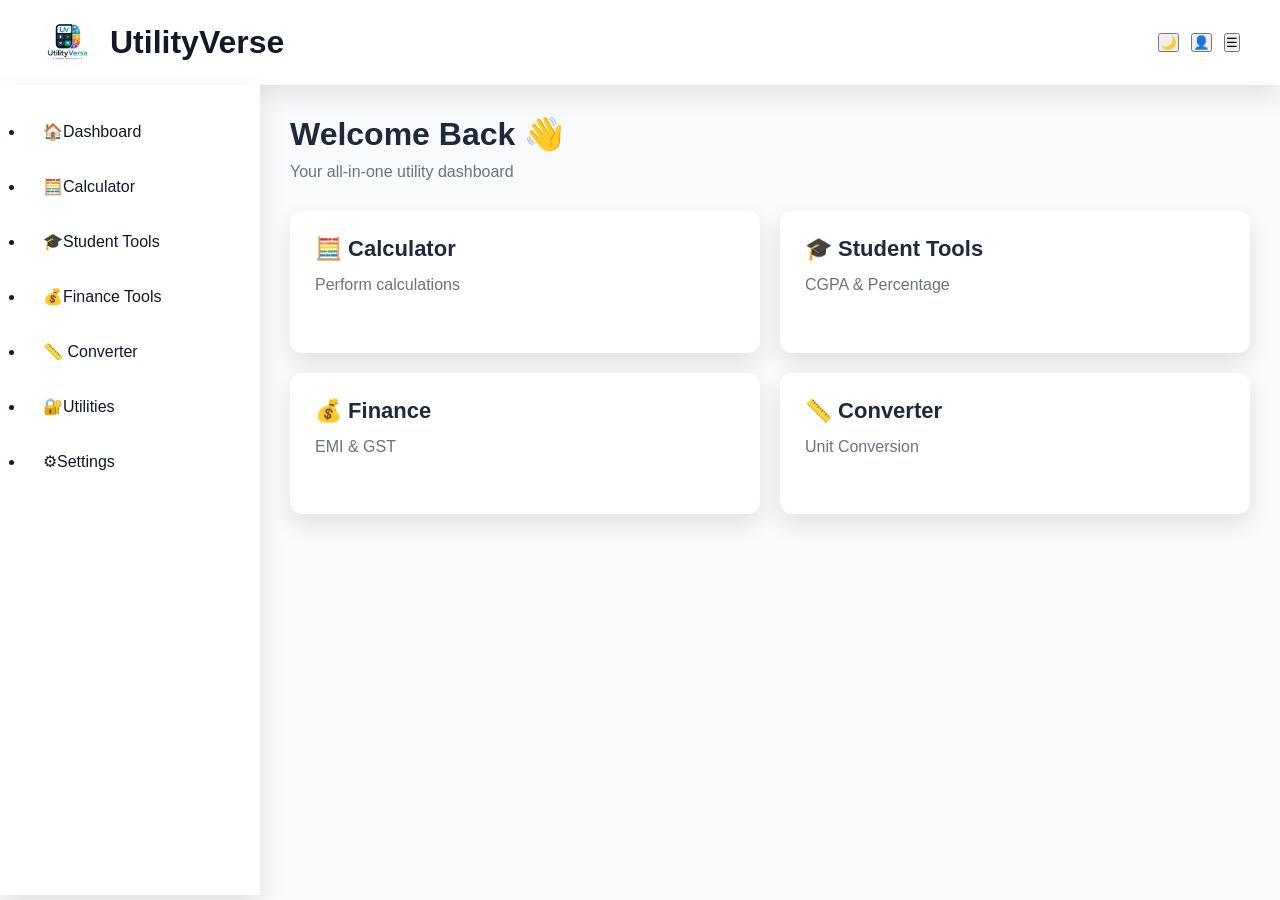
==== index.html @ c9decde8 "Initial commit" ====
<!DOCTYPE html>
<html lang="en">
<head>
    <meta charset="UTF-8">
    <meta name="viewport" content="width=device-width, initial-scale=1.0">
    <title>UtilityVerse</title>
    <link rel="stylesheet" href="style.css">
</head>
<body>
    <header>
        <div class="left-side">
            <img src="asset/logo.jpeg" alt="UtilityVerse Logo">
            <h1>UtilityVerse</h1>
        </div>
        <div class="right-side">
            <nav>
             <button class="theme">🌙</button>
             <button class="profile">👤</button>
             <button class="menu">☰</button>
            </nav>
        </div>
    </header>
    <div class="container">
        <aside>
            <ul>
                 <li>
                    <a href="#">🏠Dashboard</a>
                 </li>
                 <li>
                    <a href="#">🧮Calculator</a>
                 </li>
                 <li>
                    <a href="#">🎓Student Tools</a>
                 </li>
                 <li>
                    <a href="#">💰Finance Tools</a>
                 </li>
                 <li>
                    <a href="#">📏 Converter</a>
                 </li>
                 <li>
                    <a href="#">🔐Utilities</a>
                 </li>
                 <li>
                    <a href="#">⚙Settings</a>
                 </li>
            </ul>
        </aside>
        <main>
            <h1>Welcome Back 👋</h1>
            <p>Your all-in-one utility dashboard</p>

        <div class="card-section">
            <div class="card">
                <h2>🧮 Calculator</h2>
                <p>Perform calculations</p>
            </div>
        <div class="card">
            <h2>🎓 Student Tools</h2>
            <p>CGPA & Percentage</p>
        </div>
        <div class="card">
            <h2>💰 Finance</h2>
            <p>EMI & GST</p>
        </div>
        <div class="card">
            <h2>📏 Converter</h2>
            <p>Unit Conversion</p>
        </div>
        </div>
        </main>
    </div>
    <footer></footer>
    <script src="script.js"></script>
</body>
</html>
---- style.css ----
*
{
    padding:0;
    margin: 0;
    box-sizing: border-box;
}

:root{
    --primary-color: #2563eb;
    --secondary-color: #1e293b;
    --background-color: #f8fafc;
    --card-color: #ffffff;
    --text-color: #111827;
    --hover-color: #dbeafe;
    --border-radius: 12px;
    --box-shadow: 0 10px 25px rgba(0,0,0,0.1);
}

body{
    font-family: Arial, Helvetica, sans-serif;
    background-color: var(--background-color);
    color: var(--text-color);
    min-height: 100vh;
}

/***************************************HEADER***********************************************/
header{
    display: flex;
    justify-content: space-between;
    align-items: center;
    padding: 15px 40px;
    background-color: var(--card-color);
    box-shadow: var(--box-shadow);
}
                                    /*NAVIGATION*/

.left-side
{
    display:flex;
    align-items:center;
    gap:15px;
}

.left-side img{
    width: 55px;
    height: 55px;
    border-radius: 50%;
    object-fit: cover;
}

.right-side nav{
    display:flex;
    gap:12px;
}

/*****************************************CONTAINER*******************************************/

.container{
    display:flex;
    min-height:calc(100vh - 90px);
}
                                    /*SIDEBAR*/
aside{
    width:260px;
    background:var(--card-color);
    box-shadow:var(--box-shadow);
    padding:25px;
}
                                    /*MAIN*/
main{
    flex:1;
    padding:30px;
}

main h1{
    font-size:32px;
    color:var(--secondary-color);
    margin-bottom:10px;
}

main p{
    color:#6b7280;
    margin-bottom:30px;
}

.card-section{
    display:grid;
    grid-template-columns:repeat(2,1fr);
    gap:20px;
}

.card{
    background-color: var(--card-color);
    padding: 25px;
    border-radius: var(--border-radius);
    box-shadow: var(--box-shadow);
    transition: 0.3s ease;
    cursor: pointer;
}

.card:hover{
    transform: translateY(-8px);
    background-color: var(--hover-color);
}
.card h2{
    font-size:22px;
    color:var(--secondary-color);
    margin-bottom:10px;
}

.card p{
    color:#6b7280;
    line-height:1.6;
}

a

/*******************************************ASIDEBAR*********************************************/
side ul{
    list-style:none;
}

aside ul li{
    margin-bottom: 12px;
}

aside ul li a{
    display: block;
    text-decoration: none;
    color: var(--text-color);
    padding: 12px 18px;
    border-radius: var(--border-radius);
    transition: 0.3s ease;
    font-weight: 500;
}
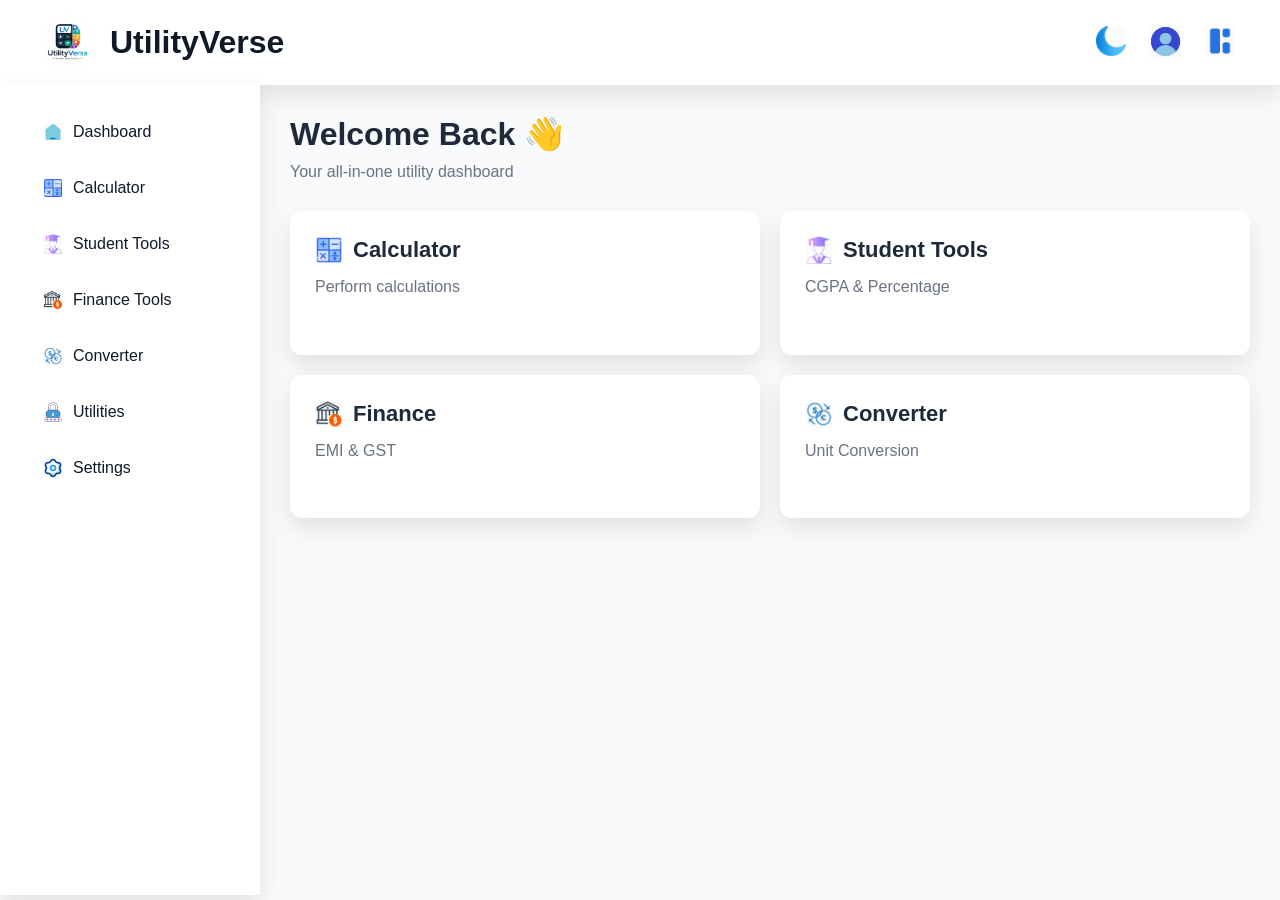
==== commit 7a837ceb: "Describe what you changed" ====
--- a/index.html
+++ b/index.html
@@ -14,9 +14,18 @@
         </div>
         <div class="right-side">
             <nav>
-             <button class="theme">🌙</button>
-             <button class="profile">👤</button>
-             <button class="menu">☰</button>
+             <button class="theme">
+                <img src="asset/Theme">
+                <span class="tooltip">Theme</span>
+             </button>
+             <button class="profile">
+                <img src="asset/profile">
+                <span class="tooltip">Profile</span>
+             </button>
+             <button class="menu">
+                <img src="asset/menu.png" alt="Menu">
+                <span class="tooltip">Menu</span>
+            </button>
             </nav>
         </div>
     </header>
@@ -24,25 +33,46 @@
         <aside>
             <ul>
                  <li>
-                    <a href="#">🏠Dashboard</a>
+                    <a href="#" class="dash-icon">
+                        <img src="asset/Dashboard" alt="Dashboard">
+                        Dashboard
+                    </a>
                  </li>
                  <li>
-                    <a href="#">🧮Calculator</a>
+                    <a href="#" class="dash-icon">
+                        <img src="asset/calculator" alt="Calculator">
+                        Calculator
+                    </a>
                  </li>
                  <li>
-                    <a href="#">🎓Student Tools</a>
+                    <a href="#" class="dash-icon">
+                        <img src="asset/student" alt="Studnet Tools">
+                        Student Tools
+                    </a>
                  </li>
                  <li>
-                    <a href="#">💰Finance Tools</a>
+                    <a href="#" class="dash-icon">
+                        <img src="asset/Finance" alt="Finance">
+                         Finance Tools
+                    </a>
                  </li>
                  <li>
-                    <a href="#">📏 Converter</a>
+                    <a href="#" class="dash-icon">
+                        <img src="asset/converter" alt="Converter">
+                        Converter
+                    </a>
                  </li>
                  <li>
-                    <a href="#">🔐Utilities</a>
+                    <a href="#" class="dash-icon">
+                        <img src="asset/utilities" alt="Utilities">
+                        Utilities
+                    </a>
                  </li>
                  <li>
-                    <a href="#">⚙Settings</a>
+                    <a href="#" class="dash-icon">
+                        <img src="asset/setting" alt="setting">
+                        Settings
+                    </a>
                  </li>
             </ul>
         </aside>
@@ -52,19 +82,19 @@
 
         <div class="card-section">
             <div class="card">
-                <h2>🧮 Calculator</h2>
+                <h2><img src="asset/calculator">Calculator</h2>
                 <p>Perform calculations</p>
             </div>
         <div class="card">
-            <h2>🎓 Student Tools</h2>
+            <h2><img src="asset/student">Student Tools</h2>
             <p>CGPA & Percentage</p>
         </div>
         <div class="card">
-            <h2>💰 Finance</h2>
+            <h2><img src="asset/Finance">Finance</h2>
             <p>EMI & GST</p>
         </div>
         <div class="card">
-            <h2>📏 Converter</h2>
+            <h2><img src="asset/converter">Converter</h2>
             <p>Unit Conversion</p>
         </div>
         </div>
--- a/style.css
+++ b/style.css
@@ -52,7 +52,84 @@
     display:flex;
     gap:12px;
 }
-
+.theme
+{
+    background: none;
+    border: none;
+    padding: 0;
+    cursor: pointer;
+}
+.theme img
+{
+    width: 40px;
+    height: 30px;
+    object-fit: contain;
+}
+.profile {
+    background: none;
+    border: none;
+    padding: 0;
+    cursor: pointer;
+}
+.theme:hover
+{
+  transform: translateY(-8px);
+}
+.profile img
+{
+    width: 45px;
+    height: 35px;
+    object-fit: contain;
+}
+.profile:hover
+{
+  transform: translateY(-8px);
+}
+.menu {
+    background: none;
+    border: none;
+    padding: 0;
+    cursor: pointer;
+}
+.menu img {
+    width: 40px;
+    height: 30px;
+    object-fit: contain;
+}
+
+.menu:hover
+{
+  transform: translateY(-8px);
+}
+.tooltip {
+    position: absolute;
+    top: 30px;              /* Places it below the button */
+    left: 50%;
+    transform: translateX(-50%);
+    background-color: #3f0606;
+    color: white;
+    padding: 4px 8px;
+    border-radius: 5px;
+    font-size: 12px;
+    white-space: nowrap;
+
+    /* Hidden by default */
+    opacity: 0;
+    visibility: hidden;
+    transition: opacity 0.3s;
+}
+.theme:hover .tooltip {
+    opacity: 1;
+    visibility: visible;
+}
+.profile:hover .tooltip {
+    opacity: 1;
+    visibility: visible;
+}
+.menu:hover .tooltip {
+    opacity: 1;
+    visibility: visible;
+}
 /*****************************************CONTAINER*******************************************/
 
 .container{
@@ -66,6 +143,16 @@
     box-shadow:var(--box-shadow);
     padding:25px;
 }
+.dash-icon {
+    display: flex;
+    align-items: center;
+    gap: 10px;
+    text-decoration: none;
+}
+.dash-icon img {
+    width: 20px;
+    height: 20px;
+}
                                     /*MAIN*/
 main{
     flex:1;
@@ -113,10 +200,21 @@
     line-height:1.6;
 }
 
-a
+.card h2 {
+    display: flex;
+    align-items: center;
+    gap: 10px;
+}
+
+.card h2 img {
+    width: 28px;
+    height: 28px;
+    object-fit: contain;
+}
 
 /*******************************************ASIDEBAR*********************************************/
-side ul{
+
+aside ul{
     list-style:none;
 }
 
@@ -132,4 +230,10 @@
     border-radius: var(--border-radius);
     transition: 0.3s ease;
     font-weight: 500;
-}+}
+
+aside ul li a:hover{
+    background-color: var(--primary-color);
+    color: white;
+    transform: translateX(8px);
+}[]
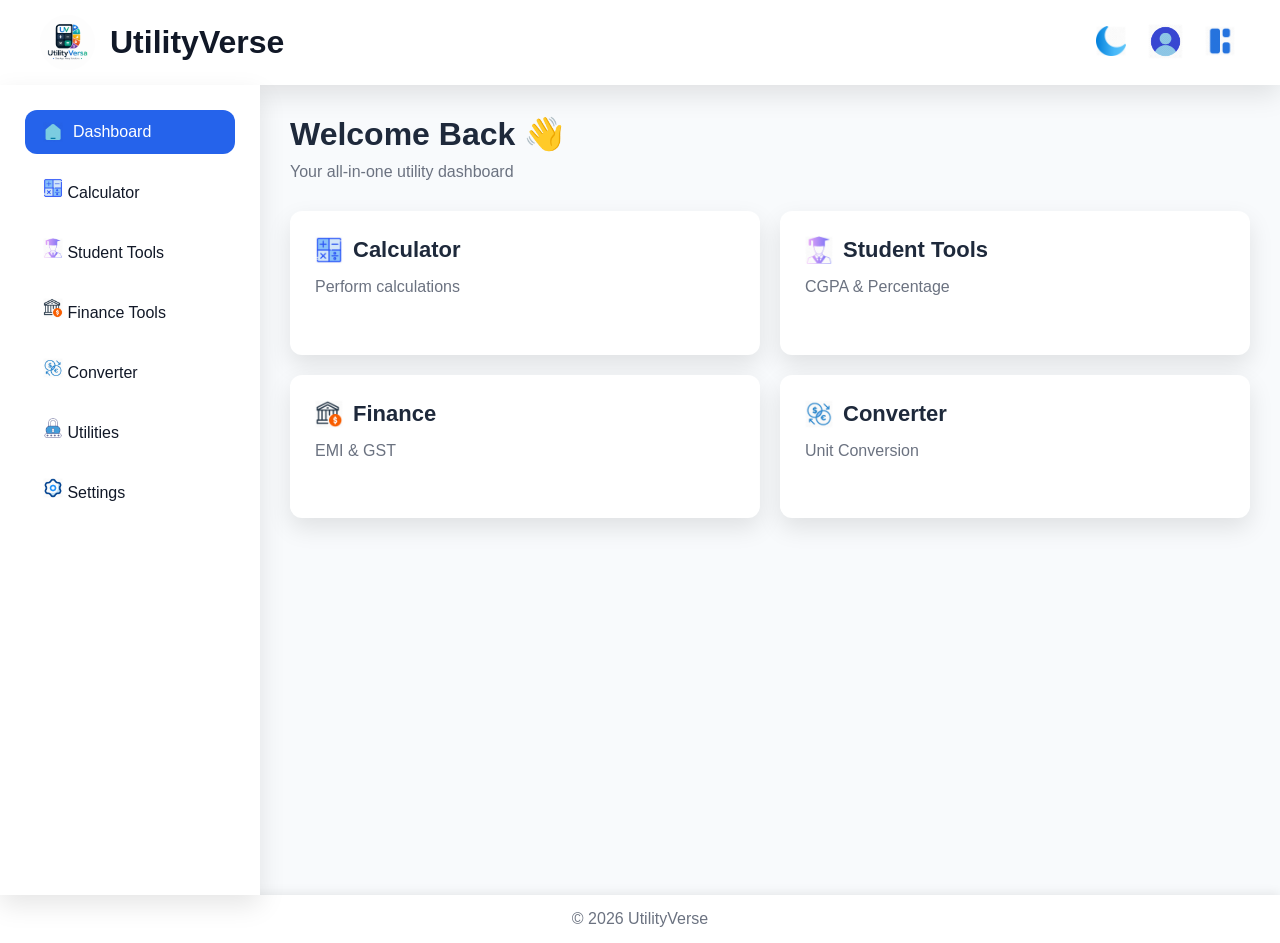
==== commit 0f12a5db: "Describe what you changed" ====
--- a/index.html
+++ b/index.html
@@ -4,9 +4,10 @@
     <meta charset="UTF-8">
     <meta name="viewport" content="width=device-width, initial-scale=1.0">
     <title>UtilityVerse</title>
-    <link rel="stylesheet" href="style.css">
+    <link rel="stylesheet" href="CSS/style.css">
 </head>
 <body>
+    <!//************************************HEADER*******************************************//!>
     <header>
         <div class="left-side">
             <img src="asset/logo.jpeg" alt="UtilityVerse Logo">
@@ -15,10 +16,10 @@
         <div class="right-side">
             <nav>
              <button class="theme">
-                <img src="asset/Theme">
+                <img src="asset/Theme" alt="Theme">
                 <span class="tooltip">Theme</span>
              </button>
-             <button class="profile">
+             <button class="profile" alt="profile">
                 <img src="asset/profile">
                 <span class="tooltip">Profile</span>
              </button>
@@ -29,62 +30,66 @@
             </nav>
         </div>
     </header>
+    <!//**********************************ASIDEBAR**************************************************//!>
     <div class="container">
         <aside>
             <ul>
                  <li>
-                    <a href="#" class="dash-icon">
+                    <a href="index.html" class="active">
                         <img src="asset/Dashboard" alt="Dashboard">
                         Dashboard
                     </a>
                  </li>
                  <li>
-                    <a href="#" class="dash-icon">
+                    <a href="calculator.html">
                         <img src="asset/calculator" alt="Calculator">
                         Calculator
                     </a>
                  </li>
                  <li>
-                    <a href="#" class="dash-icon">
+                    <a href="student.html">
                         <img src="asset/student" alt="Studnet Tools">
                         Student Tools
                     </a>
                  </li>
                  <li>
-                    <a href="#" class="dash-icon">
+                    <a href="finance.html">
                         <img src="asset/Finance" alt="Finance">
                          Finance Tools
                     </a>
                  </li>
                  <li>
-                    <a href="#" class="dash-icon">
+                    <a href="converter.html"\>
                         <img src="asset/converter" alt="Converter">
                         Converter
                     </a>
                  </li>
                  <li>
-                    <a href="#" class="dash-icon">
+                    <a href="utilities.html">
                         <img src="asset/utilities" alt="Utilities">
                         Utilities
                     </a>
                  </li>
                  <li>
-                    <a href="#" class="dash-icon">
-                        <img src="asset/setting" alt="setting">
+                   <a href="#" title="Coming Soon">
+                        <img src="asset/setting" alt="Settings">
                         Settings
-                    </a>
+                        </a>
                  </li>
             </ul>
         </aside>
+<!//******************************************MAIN**********************************************//!>
         <main>
             <h1>Welcome Back 👋</h1>
             <p>Your all-in-one utility dashboard</p>
 
         <div class="card-section">
-            <div class="card">
+            <a href="calculator.html" class="card-link">
+                <div class="card">
                 <h2><img src="asset/calculator">Calculator</h2>
                 <p>Perform calculations</p>
             </div>
+            </a>
         <div class="card">
             <h2><img src="asset/student">Student Tools</h2>
             <p>CGPA & Percentage</p>
@@ -100,7 +105,10 @@
         </div>
         </main>
     </div>
-    <footer></footer>
-    <script src="script.js"></script>
+<!//***************************************FOOTER*************************************************//!>
+    <footer>
+        <p>© 2026 UtilityVerse</p>
+    </footer>
+    <script src="JavaScript/script.js"></script>
 </body>
 </html>
--- a/CSS/style.css
+++ b/CSS/style.css
@@ -0,0 +1,302 @@
+*
+{
+    padding:0;
+    margin: 0;
+    box-sizing: border-box;
+}
+
+:root{
+    --primary-color: #2563eb;
+    --secondary-color: #1e293b;
+    --background-color: #f8fafc;
+    --card-color: #ffffff;
+    --text-color: #111827;
+    --hover-color: #dbeafe;
+    --border-radius: 12px;
+    --box-shadow: 0 10px 25px rgba(0,0,0,0.1);
+}
+
+body{
+    font-family: Arial, Helvetica, sans-serif;
+    background-color: var(--background-color);
+    color: var(--text-color);
+    min-height: 100vh;
+}
+
+/***************************************HEADER***********************************************/
+header{
+    display: flex;
+    justify-content: space-between;
+    align-items: center;
+    padding: 15px 40px;
+    background-color: var(--card-color);
+    box-shadow: var(--box-shadow);
+}
+                                    /*NAVIGATION*/
+
+.left-side
+{
+    display:flex;
+    align-items:center;
+    gap:15px;
+}
+
+.left-side img{
+    width: 55px;
+    height: 55px;
+    border-radius: 50%;
+    object-fit: cover;
+}
+
+.right-side nav{
+    display:flex;
+    gap:12px;
+}
+.theme
+{
+    background: none;
+    border: none;
+    padding: 0;
+    cursor: pointer;
+}
+.theme img
+{
+    width: 40px;
+    height: 30px;
+    object-fit: contain;
+}
+.profile {
+    background: none;
+    border: none;
+    padding: 0;
+    cursor: pointer;
+}
+.theme:hover
+{
+  transform: translateY(-8px);
+}
+.profile img
+{
+    width: 45px;
+    height: 35px;
+    object-fit: contain;
+}
+.profile:hover
+{
+  transform: translateY(-8px);
+}
+.menu {
+    background: none;
+    border: none;
+    padding: 0;
+    cursor: pointer;
+}
+.menu img {
+    width: 40px;
+    height: 30px;
+    object-fit: contain;
+}
+
+.menu:hover
+{
+  transform: translateY(-8px);
+}
+.tooltip {
+    position: absolute;
+    top: 30px;              /* Places it below the button */
+    left: 50%;
+    transform: translateX(-50%);
+    background-color: #3f0606;
+    color: white;
+    padding: 4px 8px;
+    border-radius: 5px;
+    font-size: 12px;
+    white-space: nowrap;
+
+    /* Hidden by default */
+    opacity: 0;
+    visibility: hidden;
+    transition: opacity 0.3s;
+}
+.theme:hover .tooltip {
+    opacity: 1;
+    visibility: visible;
+}
+.profile:hover .tooltip {
+    opacity: 1;
+    visibility: visible;
+}
+.menu:hover .tooltip {
+    opacity: 1;
+    visibility: visible;
+}
+/*****************************************CONTAINER*******************************************/
+
+.container{
+    display:flex;
+    min-height:calc(100vh - 90px);
+}
+                                    /*SIDEBAR*/
+aside{
+    width:260px;
+    background:var(--card-color);
+    box-shadow:var(--box-shadow);
+    padding:25px;
+}
+.active {
+    display: flex;
+    align-items: center;
+    gap: 10px;
+    text-decoration: none;
+}
+img {
+    width: 20px;
+    height: 20px;
+}
+                                    /*MAIN*/
+main{
+    flex:1;
+    padding:30px;
+}
+
+main h1{
+    font-size:32px;
+    color:var(--secondary-color);
+    margin-bottom:10px;
+}
+
+main p{
+    color:#6b7280;
+    margin-bottom:30px;
+}
+
+.card-section{
+    display:grid;
+    grid-template-columns:repeat(2,1fr);
+    gap:20px;
+}
+
+.card{
+    background-color: var(--card-color);
+    padding: 25px;
+    border-radius: var(--border-radius);
+    box-shadow: var(--box-shadow);
+    transition: 0.3s ease;
+    cursor: pointer;
+}
+
+.card:hover{
+    transform: translateY(-8px);
+    background-color: var(--hover-color);
+}
+.card h2{
+    font-size:22px;
+    color:var(--secondary-color);
+    margin-bottom:10px;
+}
+
+.card p{
+    color:#6b7280;
+    line-height:1.6;
+}
+
+.card h2 {
+    display: flex;
+    align-items: center;
+    gap: 10px;
+}
+
+.card h2 img {
+    width: 28px;
+    height: 28px;
+    object-fit: contain;
+}
+
+.card-link{
+    text-decoration: none;
+    color: inherit;
+}
+
+/*******************************************ASIDEBAR*********************************************/
+
+aside ul{
+    list-style:none;
+}
+
+aside ul li{
+    margin-bottom: 12px;
+}
+
+aside ul li a{
+    display: block;
+    text-decoration: none;
+    color: var(--text-color);
+    padding: 12px 18px;
+    border-radius: var(--border-radius);
+    transition: 0.3s ease;
+    font-weight: 500;
+}
+
+aside ul li a:hover{
+    background-color: var(--primary-color);
+    color: white;
+    transform: translateX(8px);
+}
+
+.active{
+    background-color: var(--primary-color);
+    color: white !important;
+}
+
+/*****************************************FOOTER************************************************/
+
+footer{
+    color: black;
+    text-align: center;
+    padding: 15px;
+    background-color: var(--card-color);
+    color: #6b7280;
+    box-shadow: 0 -2px 10px rgba(0,0,0,0.08);
+}
+
+.dark-mode{
+    background-color: #0f172a;
+    color: rgb(255, 255, 255);
+}
+
+.dark-mode{
+    background-color: #0f172a;
+    color: white;
+}
+
+.dark-mode header,
+.dark-mode aside,
+.dark-mode footer,
+.dark-mode .card{
+    background-color: #1e293b;
+    color: white;
+}
+
+.dark-mode .left-side h3,
+.dark-mode main h1,
+.dark-mode .card h2{
+    color: white;
+}
+
+.dark-mode .card p,
+.dark-mode main p,
+.dark-mode aside a{
+    color: #d1d5db;
+}
+
+.dark-mode aside a:hover{
+    background-color: #2563eb;
+    color: white;
+}
+
+/**************************************CALCULATOR************************************************/
+
+.btn
+{
+    
+}
